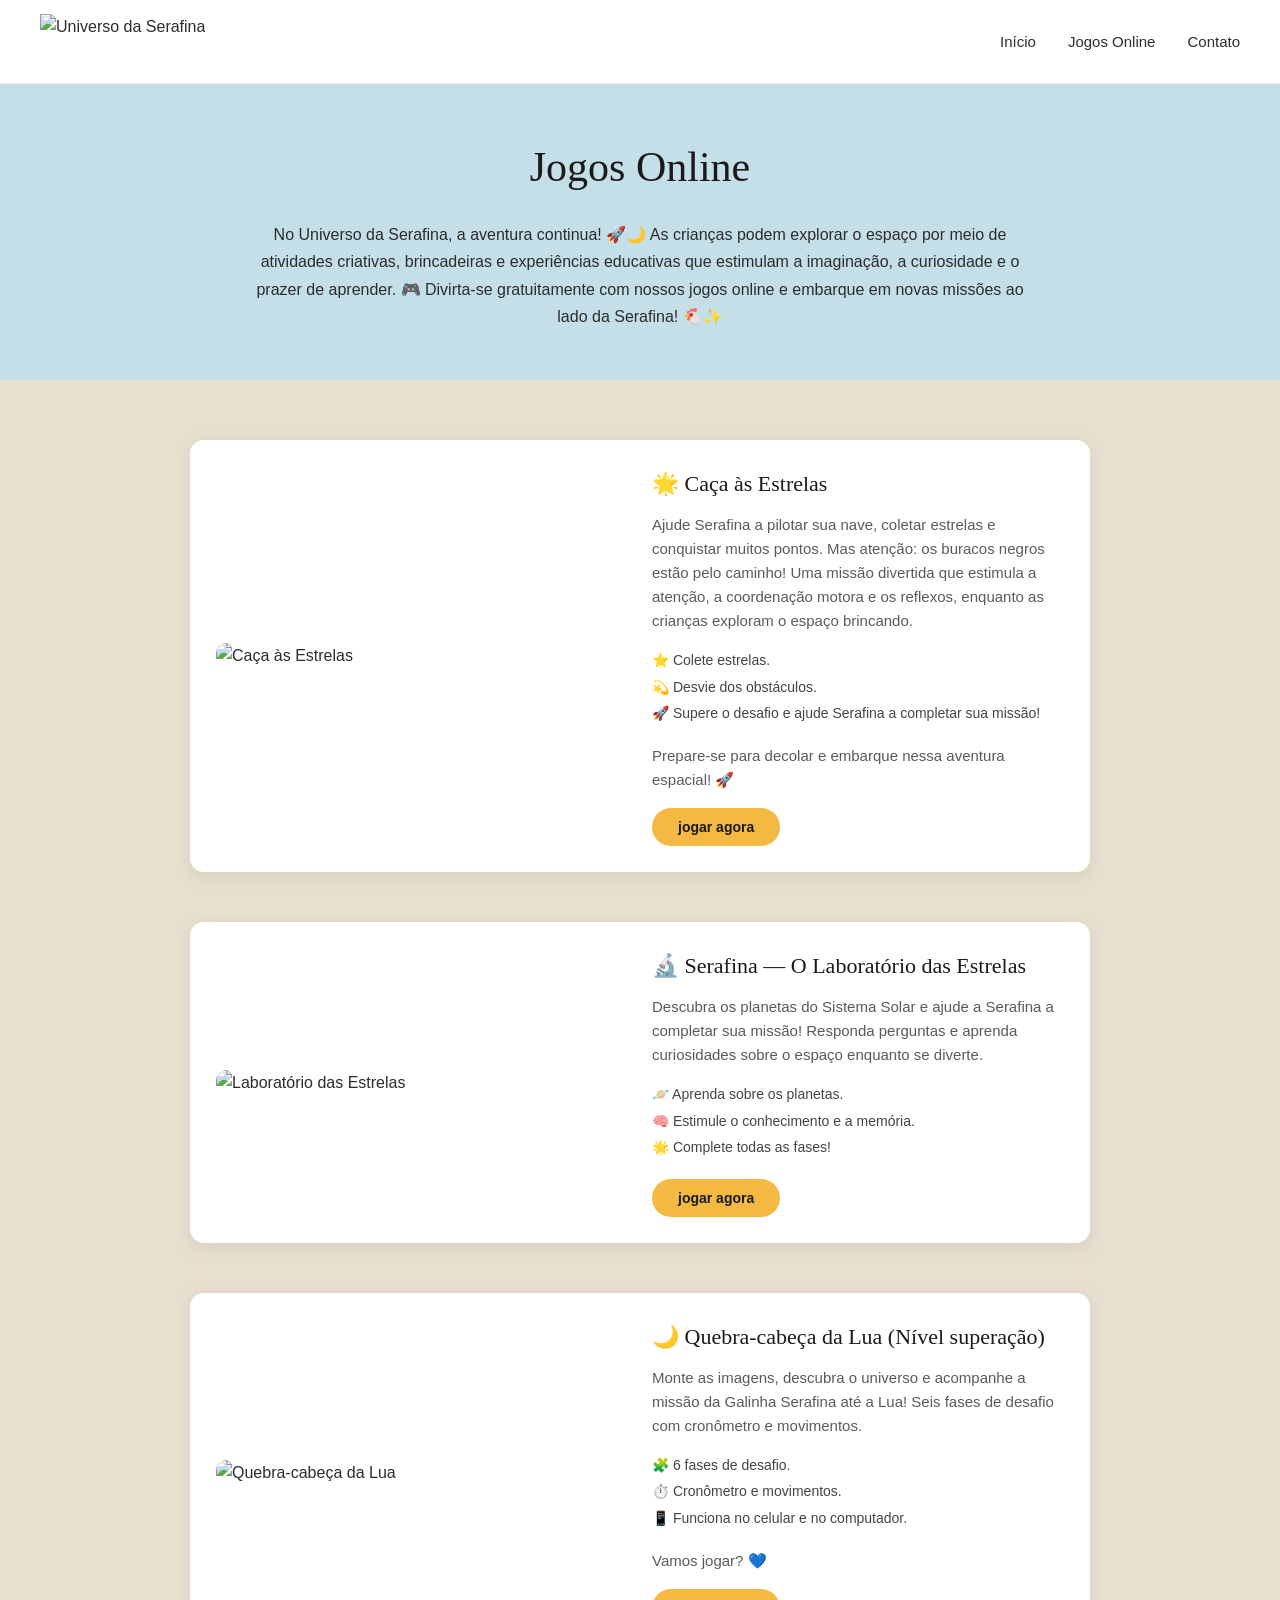
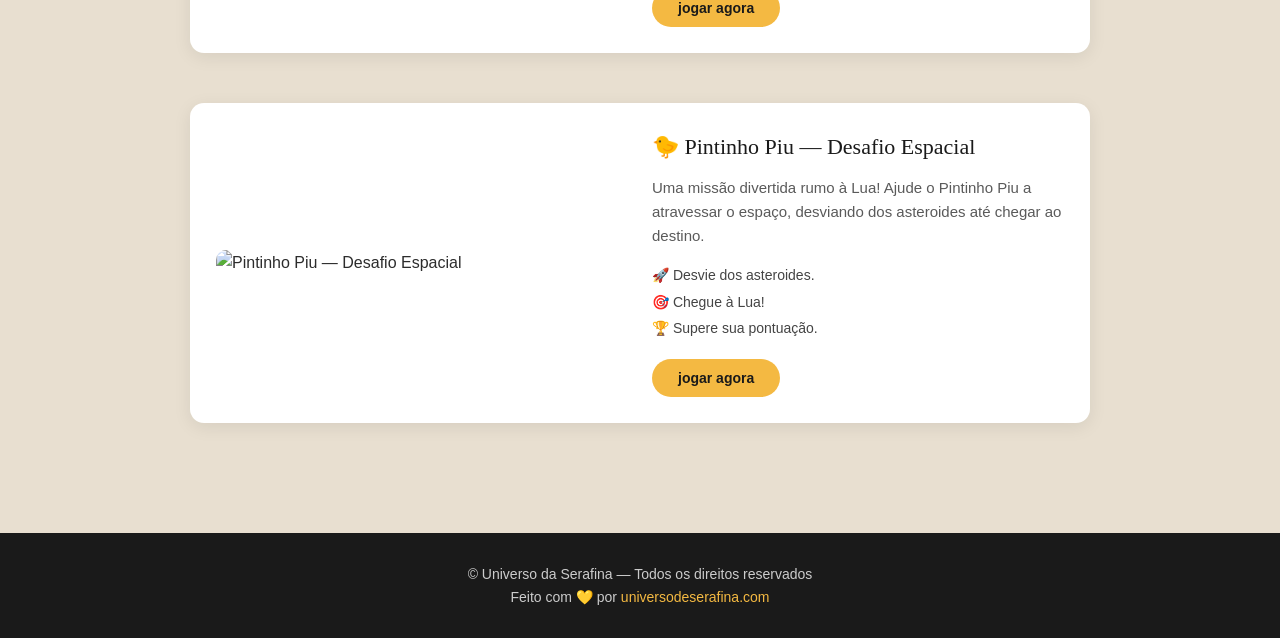
==== jogos.html @ 2c237354 "Adiciona página de jogos" ====
<!DOCTYPE html>
<html lang="pt-BR">
<head>
  <meta charset="UTF-8">
  <meta name="viewport" content="width=device-width, initial-scale=1.0">
  <title>Jogos Online — Universo da Serafina</title>
  <meta name="description" content="Jogue gratuitamente com a galinha Serafina e seus amigos!">
  <link rel="stylesheet" href="css/style.css">
</head>
<body>

  <!-- ========== HEADER ========== -->
  <header>
    <a href="index.html" class="logo">
      <img src="imagens/logo.png" alt="Universo da Serafina">
    </a>
    <nav>
      <ul>
        <li><a href="index.html">Início</a></li>
        <li><a href="jogos.html">Jogos Online</a></li>
        <li><a href="index.html#contato">Contato</a></li>
      </ul>
    </nav>
  </header>

  <!-- ========== INTRO ========== -->
  <section class="jogos-intro">
    <h1>Jogos Online</h1>
    <p>No Universo da Serafina, a aventura continua! 🚀🌙 As crianças podem explorar o espaço por meio de atividades criativas, brincadeiras e experiências educativas que estimulam a imaginação, a curiosidade e o prazer de aprender. 🎮 Divirta-se gratuitamente com nossos jogos online e embarque em novas missões ao lado da Serafina! 🐔✨</p>
  </section>

  <!-- ========== LISTA DE JOGOS ========== -->
  <section class="jogos-lista">

    <!-- JOGO 1 — Caça às Estrelas -->
    <div class="jogo-card">
      <div class="jogo-card-topo">
        <img src="imagens/jogos/caca-estrelas.jpg" alt="Caça às Estrelas">
        <div class="jogo-info">
          <h3>🌟 Caça às Estrelas</h3>
          <p>Ajude Serafina a pilotar sua nave, coletar estrelas e conquistar muitos pontos. Mas atenção: os buracos negros estão pelo caminho! Uma missão divertida que estimula a atenção, a coordenação motora e os reflexos, enquanto as crianças exploram o espaço brincando.</p>
          <ul>
            <li>⭐ Colete estrelas.</li>
            <li>💫 Desvie dos obstáculos.</li>
            <li>🚀 Supere o desafio e ajude Serafina a completar sua missão!</li>
          </ul>
          <p>Prepare-se para decolar e embarque nessa aventura espacial! 🚀</p>
          <button class="btn-jogar" data-jogo="jogos/caca-estrelas.html">jogar agora</button>
        </div>
      </div>
      <div class="jogo-iframe" id="iframe-caca-estrelas">
        <iframe src="" data-src="jogos/caca-estrelas.html" title="Caça às Estrelas" loading="lazy"></iframe>
        <button class="btn-fechar" data-fechar="iframe-caca-estrelas">✖ Fechar jogo</button>
      </div>
    </div>

    <!-- JOGO 2 — Laboratório das Estrelas -->
    <div class="jogo-card">
      <div class="jogo-card-topo">
        <img src="imagens/jogos/laboratorio.jpg" alt="Laboratório das Estrelas">
        <div class="jogo-info">
          <h3>🔬 Serafina — O Laboratório das Estrelas</h3>
          <p>Descubra os planetas do Sistema Solar e ajude a Serafina a completar sua missão! Responda perguntas e aprenda curiosidades sobre o espaço enquanto se diverte.</p>
          <ul>
            <li>🪐 Aprenda sobre os planetas.</li>
            <li>🧠 Estimule o conhecimento e a memória.</li>
            <li>🌟 Complete todas as fases!</li>
          </ul>
          <button class="btn-jogar" data-jogo="jogos/laboratorio.html">jogar agora</button>
        </div>
      </div>
      <div class="jogo-iframe" id="iframe-laboratorio">
        <iframe src="" data-src="jogos/laboratorio.html" title="Laboratório das Estrelas" loading="lazy"></iframe>
        <button class="btn-fechar" data-fechar="iframe-laboratorio">✖ Fechar jogo</button>
      </div>
    </div>

    <!-- JOGO 3 — Quebra-cabeça da Lua -->
    <div class="jogo-card">
      <div class="jogo-card-topo">
        <img src="imagens/jogos/quebra-cabeca.jpg" alt="Quebra-cabeça da Lua">
        <div class="jogo-info">
          <h3>🌙 Quebra-cabeça da Lua (Nível superação)</h3>
          <p>Monte as imagens, descubra o universo e acompanhe a missão da Galinha Serafina até a Lua! Seis fases de desafio com cronômetro e movimentos.</p>
          <ul>
            <li>🧩 6 fases de desafio.</li>
            <li>⏱️ Cronômetro e movimentos.</li>
            <li>📱 Funciona no celular e no computador.</li>
          </ul>
          <p>Vamos jogar? 💙</p>
          <button class="btn-jogar" data-jogo="jogos/quebra-cabeca.html">jogar agora</button>
        </div>
      </div>
      <div class="jogo-iframe" id="iframe-quebra-cabeca">
        <iframe src="" data-src="jogos/quebra-cabeca.html" title="Quebra-cabeça da Lua" loading="lazy"></iframe>
        <button class="btn-fechar" data-fechar="iframe-quebra-cabeca">✖ Fechar jogo</button>
      </div>
    </div>

    <!-- JOGO 4 — Desafio Espacial -->
    <div class="jogo-card">
      <div class="jogo-card-topo">
        <img src="imagens/jogos/desafio-espacial.jpg" alt="Pintinho Piu — Desafio Espacial">
        <div class="jogo-info">
          <h3>🐤 Pintinho Piu — Desafio Espacial</h3>
          <p>Uma missão divertida rumo à Lua! Ajude o Pintinho Piu a atravessar o espaço, desviando dos asteroides até chegar ao destino.</p>
          <ul>
            <li>🚀 Desvie dos asteroides.</li>
            <li>🎯 Chegue à Lua!</li>
            <li>🏆 Supere sua pontuação.</li>
          </ul>
          <button class="btn-jogar" data-jogo="jogos/desafio-espacial.html">jogar agora</button>
        </div>
      </div>
      <div class="jogo-iframe" id="iframe-desafio-espacial">
        <iframe src="" data-src="jogos/desafio-espacial.html" title="Desafio Espacial" loading="lazy"></iframe>
        <button class="btn-fechar" data-fechar="iframe-desafio-espacial">✖ Fechar jogo</button>
      </div>
    </div>

  </section>

  <!-- ========== RODAPÉ ========== -->
  <footer>
    <p>© Universo da Serafina — Todos os direitos reservados</p>
    <p>Feito com 💛 por <a href="https://universodeserafina.com">universodeserafina.com</a></p>
  </footer>

  <script>
    // Botão "jogar agora" — abre o iframe com o jogo
    document.querySelectorAll('.btn-jogar').forEach(function(btn) {
      btn.addEventListener('click', function() {
        var card = btn.closest('.jogo-card');
        var iframeBox = card.querySelector('.jogo-iframe');
        var iframe = iframeBox.querySelector('iframe');
        // Carrega o src só quando clicar (performance)
        if (!iframe.src || iframe.src === window.location.href) {
          iframe.src = iframe.getAttribute('data-src');
        }
        iframeBox.classList.add('ativo');
        // Rola até o jogo
        iframeBox.scrollIntoView({ behavior: 'smooth', block: 'start' });
      });
    });

    // Botão "fechar jogo"
    document.querySelectorAll('.btn-fechar').forEach(function(btn) {
      btn.addEventListener('click', function() {
        var id = btn.getAttribute('data-fechar');
        var box = document.getElementById(id);
        box.classList.remove('ativo');
      });
    });
  </script>

</body>
</html>
---- css/style.css ----
/* ============================================
   UNIVERSO DA SERAFINA — Estilo principal
   ============================================ */

* {
  margin: 0;
  padding: 0;
  box-sizing: border-box;
}

:root {
  --azul-claro: #c5dfe8;
  --bege: #e8dfd0;
  --bege-escuro: #d9cdb8;
  --texto: #2c2c2c;
  --texto-claro: #5a5a5a;
  --verde-agua: #2d5c52;
  --dourado: #f4b942;
  --branco: #ffffff;
}

body {
  font-family: Arial, Helvetica, sans-serif;
  color: var(--texto);
  background: var(--branco);
  line-height: 1.6;
}

h1, h2, h3 {
  font-family: Georgia, 'Times New Roman', serif;
  font-weight: normal;
}

a {
  text-decoration: none;
  color: inherit;
}

img {
  max-width: 100%;
  height: auto;
  display: block;
}

/* ============================================
   HEADER
   ============================================ */

header {
  background: var(--branco);
  padding: 14px 40px;
  display: flex;
  align-items: center;
  justify-content: space-between;
  border-bottom: 1px solid #eee;
  position: sticky;
  top: 0;
  z-index: 100;
}

.logo img {
  height: 55px;
  width: auto;
}

nav ul {
  list-style: none;
  display: flex;
  gap: 32px;
}

nav a {
  color: var(--texto);
  font-size: 15px;
  transition: color 0.2s;
}

nav a:hover {
  color: var(--verde-agua);
}

/* ============================================
   HERO
   ============================================ */

.hero {
  position: relative;
  background-image: url('../imagens/fundo-foguete.jpg');
  background-size: cover;
  background-position: center;
  min-height: 480px;
  display: flex;
  align-items: center;
  justify-content: center;
  text-align: center;
  padding: 60px 30px;
}

.hero::before {
  content: '';
  position: absolute;
  inset: 0;
  background: rgba(197, 223, 232, 0.72);
}

.hero-content {
  position: relative;
  z-index: 2;
  max-width: 720px;
}

.hero h1 {
  font-size: clamp(30px, 6vw, 54px);
  color: #1a1a1a;
  line-height: 1.15;
  margin-bottom: 20px;
}

.hero p {
  font-size: clamp(15px, 2vw, 18px);
  color: var(--texto);
  margin-bottom: 28px;
}

.btn-primario {
  display: inline-block;
  background: var(--verde-agua);
  color: var(--branco);
  padding: 13px 32px;
  border-radius: 30px;
  font-size: 15px;
  font-weight: bold;
  transition: all 0.25s;
  border: none;
  cursor: pointer;
}

.btn-primario:hover {
  background: #1f4740;
  transform: translateY(-2px);
}

/* ============================================
   SEÇÃO ATIVIDADES
   ============================================ */

.atividades {
  background: var(--bege);
  padding: 60px 30px 70px;
}

.atividades h2 {
  font-size: clamp(26px, 4vw, 38px);
  text-align: center;
  color: #1a1a1a;
  margin-bottom: 40px;
}

.card-atividade {
  max-width: 900px;
  margin: 0 auto 34px;
  padding: 22px 0;
  border-top: 1px solid #c8bda6;
  display: grid;
  grid-template-columns: 60px 220px 1fr 130px;
  gap: 18px;
  align-items: center;
}

.card-atividade:first-of-type {
  border-top: 2px solid #1a1a1a;
}

.card-atividade .icone {
  font-size: 30px;
  text-align: center;
}

.card-atividade h3 {
  font-size: 22px;
  color: #1a1a1a;
}

.card-atividade p {
  font-size: 14px;
  color: var(--texto-claro);
}

.card-atividade .btn-card {
  background: #7a7a7a;
  color: var(--branco);
  padding: 9px 18px;
  border-radius: 20px;
  font-size: 13px;
  text-align: center;
  transition: background 0.2s;
  white-space: nowrap;
}

.card-atividade .btn-card:hover {
  background: #5a5a5a;
}

/* ============================================
   DEPOIMENTO
   ============================================ */

.depoimento {
  padding: 60px 30px;
  text-align: center;
  background: var(--branco);
}

.depoimento h2 {
  font-size: clamp(24px, 4vw, 32px);
  margin-bottom: 30px;
  color: #1a1a1a;
}

.depoimento blockquote {
  max-width: 640px;
  margin: 0 auto;
  font-size: 17px;
  font-style: italic;
  color: #3a3a3a;
  line-height: 1.6;
}

.depoimento cite {
  display: block;
  margin-top: 16px;
  font-style: normal;
  font-weight: bold;
  color: var(--verde-agua);
}

.depoimento small {
  display: block;
  color: #999;
  margin-top: 4px;
}

/* ============================================
   SOBRE
   ============================================ */

.sobre {
  background: var(--azul-claro);
  padding: 70px 30px;
}

.sobre-content {
  max-width: 780px;
  margin: 0 auto;
  text-align: center;
}

.sobre h2 {
  font-size: clamp(26px, 4vw, 36px);
  margin-bottom: 28px;
  color: #1a1a1a;
}

.sobre p {
  font-size: 16px;
  color: #2c2c2c;
  line-height: 1.8;
  margin-bottom: 18px;
}

/* ============================================
   CONTATO
   ============================================ */

.contato {
  background: var(--bege);
  padding: 70px 30px;
}

.contato h2 {
  text-align: center;
  font-size: clamp(26px, 4vw, 34px);
  margin-bottom: 34px;
  color: #1a1a1a;
}

.form-contato {
  max-width: 540px;
  margin: 0 auto;
  display: flex;
  flex-direction: column;
  gap: 16px;
}

.form-contato input,
.form-contato textarea {
  width: 100%;
  padding: 14px 16px;
  border: 1px solid #c8bda6;
  border-radius: 8px;
  font-family: inherit;
  font-size: 15px;
  background: #fdfaf4;
}

.form-contato textarea {
  min-height: 130px;
  resize: vertical;
}

.form-contato button {
  background: var(--verde-agua);
  color: var(--branco);
  border: none;
  padding: 15px;
  border-radius: 8px;
  font-size: 16px;
  font-weight: bold;
  cursor: pointer;
  transition: background 0.2s;
}

.form-contato button:hover {
  background: #1f4740;
}

/* ============================================
   RODAPÉ
   ============================================ */

footer {
  background: #1a1a1a;
  color: #ccc;
  text-align: center;
  padding: 30px 20px;
  font-size: 14px;
}

footer a {
  color: var(--dourado);
}

/* ============================================
   PÁGINA DE JOGOS
   ============================================ */

.jogos-intro {
  background: var(--azul-claro);
  padding: 50px 30px;
  text-align: center;
}

.jogos-intro h1 {
  font-size: clamp(28px, 5vw, 42px);
  color: #1a1a1a;
  margin-bottom: 20px;
}

.jogos-intro p {
  max-width: 780px;
  margin: 0 auto;
  font-size: 16px;
  color: #2c2c2c;
  line-height: 1.7;
}

.jogos-lista {
  padding: 60px 30px;
  background: var(--bege);
}

.jogo-card {
  max-width: 900px;
  margin: 0 auto 50px;
  background: var(--branco);
  border-radius: 14px;
  overflow: hidden;
  box-shadow: 0 4px 18px rgba(0,0,0,0.08);
}

.jogo-card-topo {
  display: grid;
  grid-template-columns: 1fr 1fr;
  gap: 24px;
  padding: 26px;
  align-items: center;
}

.jogo-card-topo img {
  width: 100%;
  border-radius: 10px;
}

.jogo-info h3 {
  font-size: 22px;
  color: #1a1a1a;
  margin-bottom: 12px;
}

.jogo-info p {
  font-size: 15px;
  color: var(--texto-claro);
  line-height: 1.6;
  margin-bottom: 16px;
}

.jogo-info ul {
  list-style: none;
  font-size: 14px;
  color: #444;
  margin-bottom: 20px;
}

.jogo-info ul li {
  margin-bottom: 4px;
}

.jogo-info .btn-jogar {
  background: var(--dourado);
  color: #1a1a1a;
  padding: 11px 26px;
  border-radius: 22px;
  font-weight: bold;
  font-size: 14px;
  cursor: pointer;
  border: none;
  transition: background 0.2s;
}

.jogo-info .btn-jogar:hover {
  background: #e0a82e;
}

.jogo-iframe {
  display: none;
  width: 100%;
  border-top: 1px solid #eee;
}

.jogo-iframe.ativo {
  display: block;
}

.jogo-iframe iframe {
  width: 100%;
  height: 720px;
  border: 0;
  display: block;
}

.btn-fechar {
  background: #ddd;
  color: #333;
  border: none;
  padding: 10px 20px;
  font-size: 13px;
  cursor: pointer;
  width: 100%;
}

.btn-fechar:hover {
  background: #ccc;
}

/* ============================================
   RESPONSIVO
   ============================================ */

@media (max-width: 768px) {
  header {
    padding: 12px 20px;
    flex-direction: column;
    gap: 12px;
  }

  nav ul {
    gap: 20px;
  }

  .card-atividade {
    grid-template-columns: 40px 1fr;
    gap: 12px;
    padding: 18px 0;
  }

  .card-atividade p,
  .card-atividade .btn-card {
    grid-column: 2;
  }

  .jogo-card-topo {
    grid-template-columns: 1fr;
  }

  .jogo-iframe iframe {
    height: 600px;
  }
}

@media (max-width: 480px) {
  .hero {
    min-height: 380px;
    padding: 40px 20px;
  }

  .card-atividade .btn-card {
    justify-self: start;
  }

  .jogo-iframe iframe {
    height: 560px;
  }
}
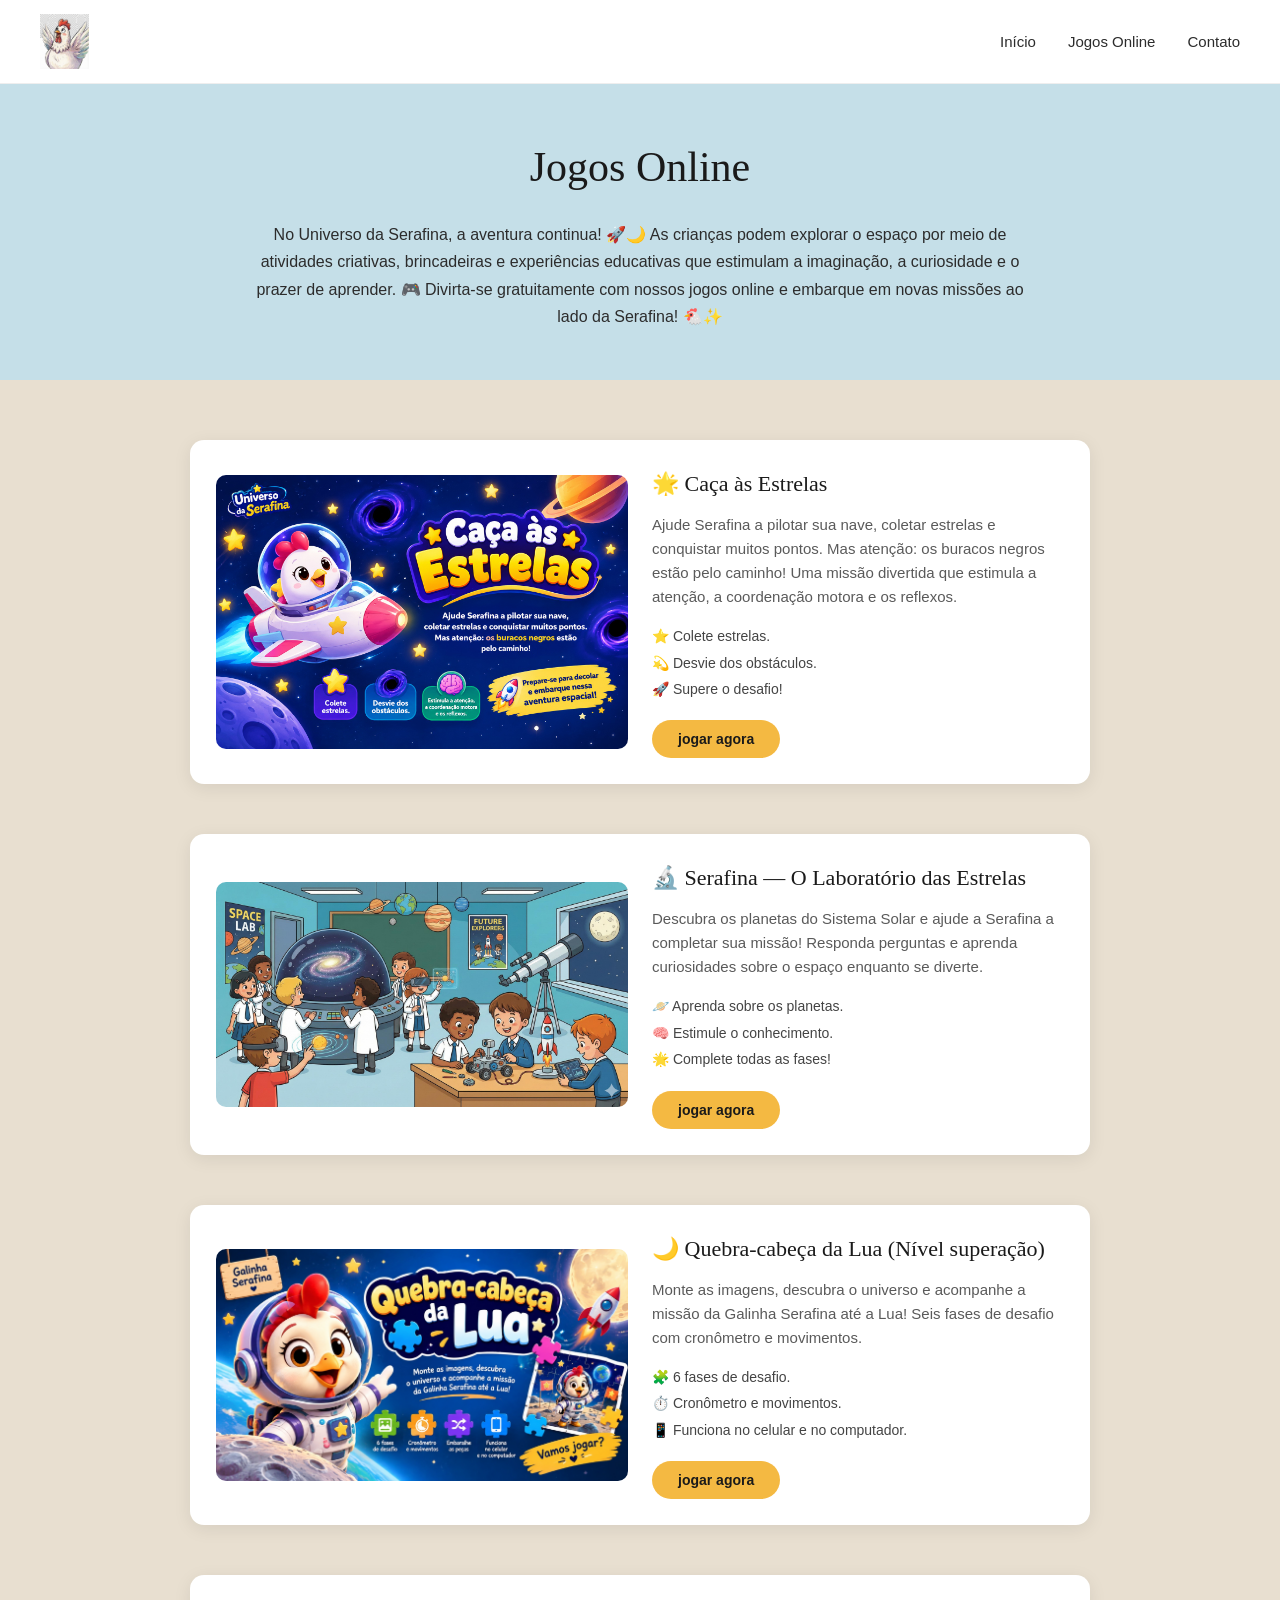
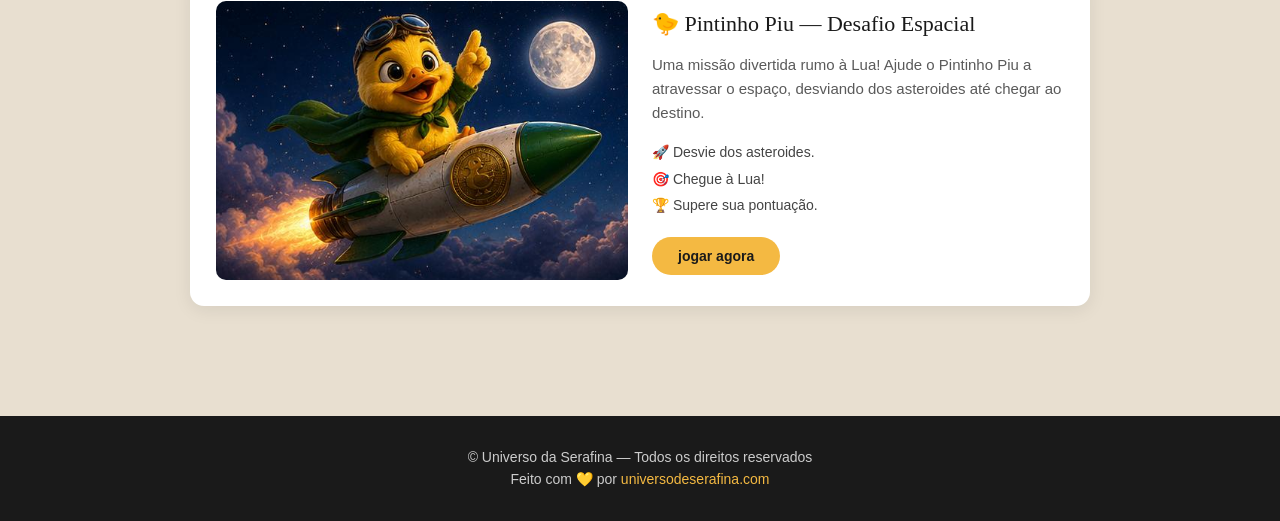
==== commit 592e0853: "Update jogos.html" ====
--- a/jogos.html
+++ b/jogos.html
@@ -38,40 +38,39 @@
         <img src="imagens/jogos/caca-estrelas.jpg" alt="Caça às Estrelas">
         <div class="jogo-info">
           <h3>🌟 Caça às Estrelas</h3>
-          <p>Ajude Serafina a pilotar sua nave, coletar estrelas e conquistar muitos pontos. Mas atenção: os buracos negros estão pelo caminho! Uma missão divertida que estimula a atenção, a coordenação motora e os reflexos, enquanto as crianças exploram o espaço brincando.</p>
+          <p>Ajude Serafina a pilotar sua nave, coletar estrelas e conquistar muitos pontos. Mas atenção: os buracos negros estão pelo caminho! Uma missão divertida que estimula a atenção, a coordenação motora e os reflexos.</p>
           <ul>
             <li>⭐ Colete estrelas.</li>
             <li>💫 Desvie dos obstáculos.</li>
-            <li>🚀 Supere o desafio e ajude Serafina a completar sua missão!</li>
+            <li>🚀 Supere o desafio!</li>
           </ul>
-          <p>Prepare-se para decolar e embarque nessa aventura espacial! 🚀</p>
-          <button class="btn-jogar" data-jogo="jogos/caca-estrelas.html">jogar agora</button>
+          <button class="btn-jogar" data-jogo="jogos/serafina_caca_as_estrelas.html">jogar agora</button>
         </div>
       </div>
-      <div class="jogo-iframe" id="iframe-caca-estrelas">
-        <iframe src="" data-src="jogos/caca-estrelas.html" title="Caça às Estrelas" loading="lazy"></iframe>
-        <button class="btn-fechar" data-fechar="iframe-caca-estrelas">✖ Fechar jogo</button>
+      <div class="jogo-iframe" id="iframe-1">
+        <iframe src="" data-src="jogos/serafina_caca_as_estrelas.html" title="Caça às Estrelas" loading="lazy"></iframe>
+        <button class="btn-fechar" data-fechar="iframe-1">✖ Fechar jogo</button>
       </div>
     </div>
 
     <!-- JOGO 2 — Laboratório das Estrelas -->
     <div class="jogo-card">
       <div class="jogo-card-topo">
-        <img src="imagens/jogos/laboratorio.jpg" alt="Laboratório das Estrelas">
+        <img src="imagens/jogos/laboratorio.jpeg" alt="Laboratório das Estrelas">
         <div class="jogo-info">
           <h3>🔬 Serafina — O Laboratório das Estrelas</h3>
           <p>Descubra os planetas do Sistema Solar e ajude a Serafina a completar sua missão! Responda perguntas e aprenda curiosidades sobre o espaço enquanto se diverte.</p>
           <ul>
             <li>🪐 Aprenda sobre os planetas.</li>
-            <li>🧠 Estimule o conhecimento e a memória.</li>
+            <li>🧠 Estimule o conhecimento.</li>
             <li>🌟 Complete todas as fases!</li>
           </ul>
-          <button class="btn-jogar" data-jogo="jogos/laboratorio.html">jogar agora</button>
+          <button class="btn-jogar" data-jogo="jogos/serafina_laboratorio_das_estrelas.html">jogar agora</button>
         </div>
       </div>
-      <div class="jogo-iframe" id="iframe-laboratorio">
-        <iframe src="" data-src="jogos/laboratorio.html" title="Laboratório das Estrelas" loading="lazy"></iframe>
-        <button class="btn-fechar" data-fechar="iframe-laboratorio">✖ Fechar jogo</button>
+      <div class="jogo-iframe" id="iframe-2">
+        <iframe src="" data-src="jogos/serafina_laboratorio_das_estrelas.html" title="Laboratório das Estrelas" loading="lazy"></iframe>
+        <button class="btn-fechar" data-fechar="iframe-2">✖ Fechar jogo</button>
       </div>
     </div>
 
@@ -87,20 +86,19 @@
             <li>⏱️ Cronômetro e movimentos.</li>
             <li>📱 Funciona no celular e no computador.</li>
           </ul>
-          <p>Vamos jogar? 💙</p>
-          <button class="btn-jogar" data-jogo="jogos/quebra-cabeca.html">jogar agora</button>
+          <button class="btn-jogar" data-jogo="jogos/serafina_quebra_cabeca_da_lua.html">jogar agora</button>
         </div>
       </div>
-      <div class="jogo-iframe" id="iframe-quebra-cabeca">
-        <iframe src="" data-src="jogos/quebra-cabeca.html" title="Quebra-cabeça da Lua" loading="lazy"></iframe>
-        <button class="btn-fechar" data-fechar="iframe-quebra-cabeca">✖ Fechar jogo</button>
+      <div class="jogo-iframe" id="iframe-3">
+        <iframe src="" data-src="jogos/serafina_quebra_cabeca_da_lua.html" title="Quebra-cabeça da Lua" loading="lazy"></iframe>
+        <button class="btn-fechar" data-fechar="iframe-3">✖ Fechar jogo</button>
       </div>
     </div>
 
     <!-- JOGO 4 — Desafio Espacial -->
     <div class="jogo-card">
       <div class="jogo-card-topo">
-        <img src="imagens/jogos/desafio-espacial.jpg" alt="Pintinho Piu — Desafio Espacial">
+        <img src="imagens/jogos/desafio-espacial.jpeg" alt="Pintinho Piu — Desafio Espacial">
         <div class="jogo-info">
           <h3>🐤 Pintinho Piu — Desafio Espacial</h3>
           <p>Uma missão divertida rumo à Lua! Ajude o Pintinho Piu a atravessar o espaço, desviando dos asteroides até chegar ao destino.</p>
@@ -109,12 +107,12 @@
             <li>🎯 Chegue à Lua!</li>
             <li>🏆 Supere sua pontuação.</li>
           </ul>
-          <button class="btn-jogar" data-jogo="jogos/desafio-espacial.html">jogar agora</button>
+          <button class="btn-jogar" data-jogo="jogos/serafina_desafio_espacial (1).html">jogar agora</button>
         </div>
       </div>
-      <div class="jogo-iframe" id="iframe-desafio-espacial">
-        <iframe src="" data-src="jogos/desafio-espacial.html" title="Desafio Espacial" loading="lazy"></iframe>
-        <button class="btn-fechar" data-fechar="iframe-desafio-espacial">✖ Fechar jogo</button>
+      <div class="jogo-iframe" id="iframe-4">
+        <iframe src="" data-src="jogos/serafina_desafio_espacial (1).html" title="Desafio Espacial" loading="lazy"></iframe>
+        <button class="btn-fechar" data-fechar="iframe-4">✖ Fechar jogo</button>
       </div>
     </div>
 
@@ -127,28 +125,22 @@
   </footer>
 
   <script>
-    // Botão "jogar agora" — abre o iframe com o jogo
     document.querySelectorAll('.btn-jogar').forEach(function(btn) {
       btn.addEventListener('click', function() {
         var card = btn.closest('.jogo-card');
         var iframeBox = card.querySelector('.jogo-iframe');
         var iframe = iframeBox.querySelector('iframe');
-        // Carrega o src só quando clicar (performance)
         if (!iframe.src || iframe.src === window.location.href) {
           iframe.src = iframe.getAttribute('data-src');
         }
         iframeBox.classList.add('ativo');
-        // Rola até o jogo
         iframeBox.scrollIntoView({ behavior: 'smooth', block: 'start' });
       });
     });
-
-    // Botão "fechar jogo"
     document.querySelectorAll('.btn-fechar').forEach(function(btn) {
       btn.addEventListener('click', function() {
         var id = btn.getAttribute('data-fechar');
-        var box = document.getElementById(id);
-        box.classList.remove('ativo');
+        document.getElementById(id).classList.remove('ativo');
       });
     });
   </script>
